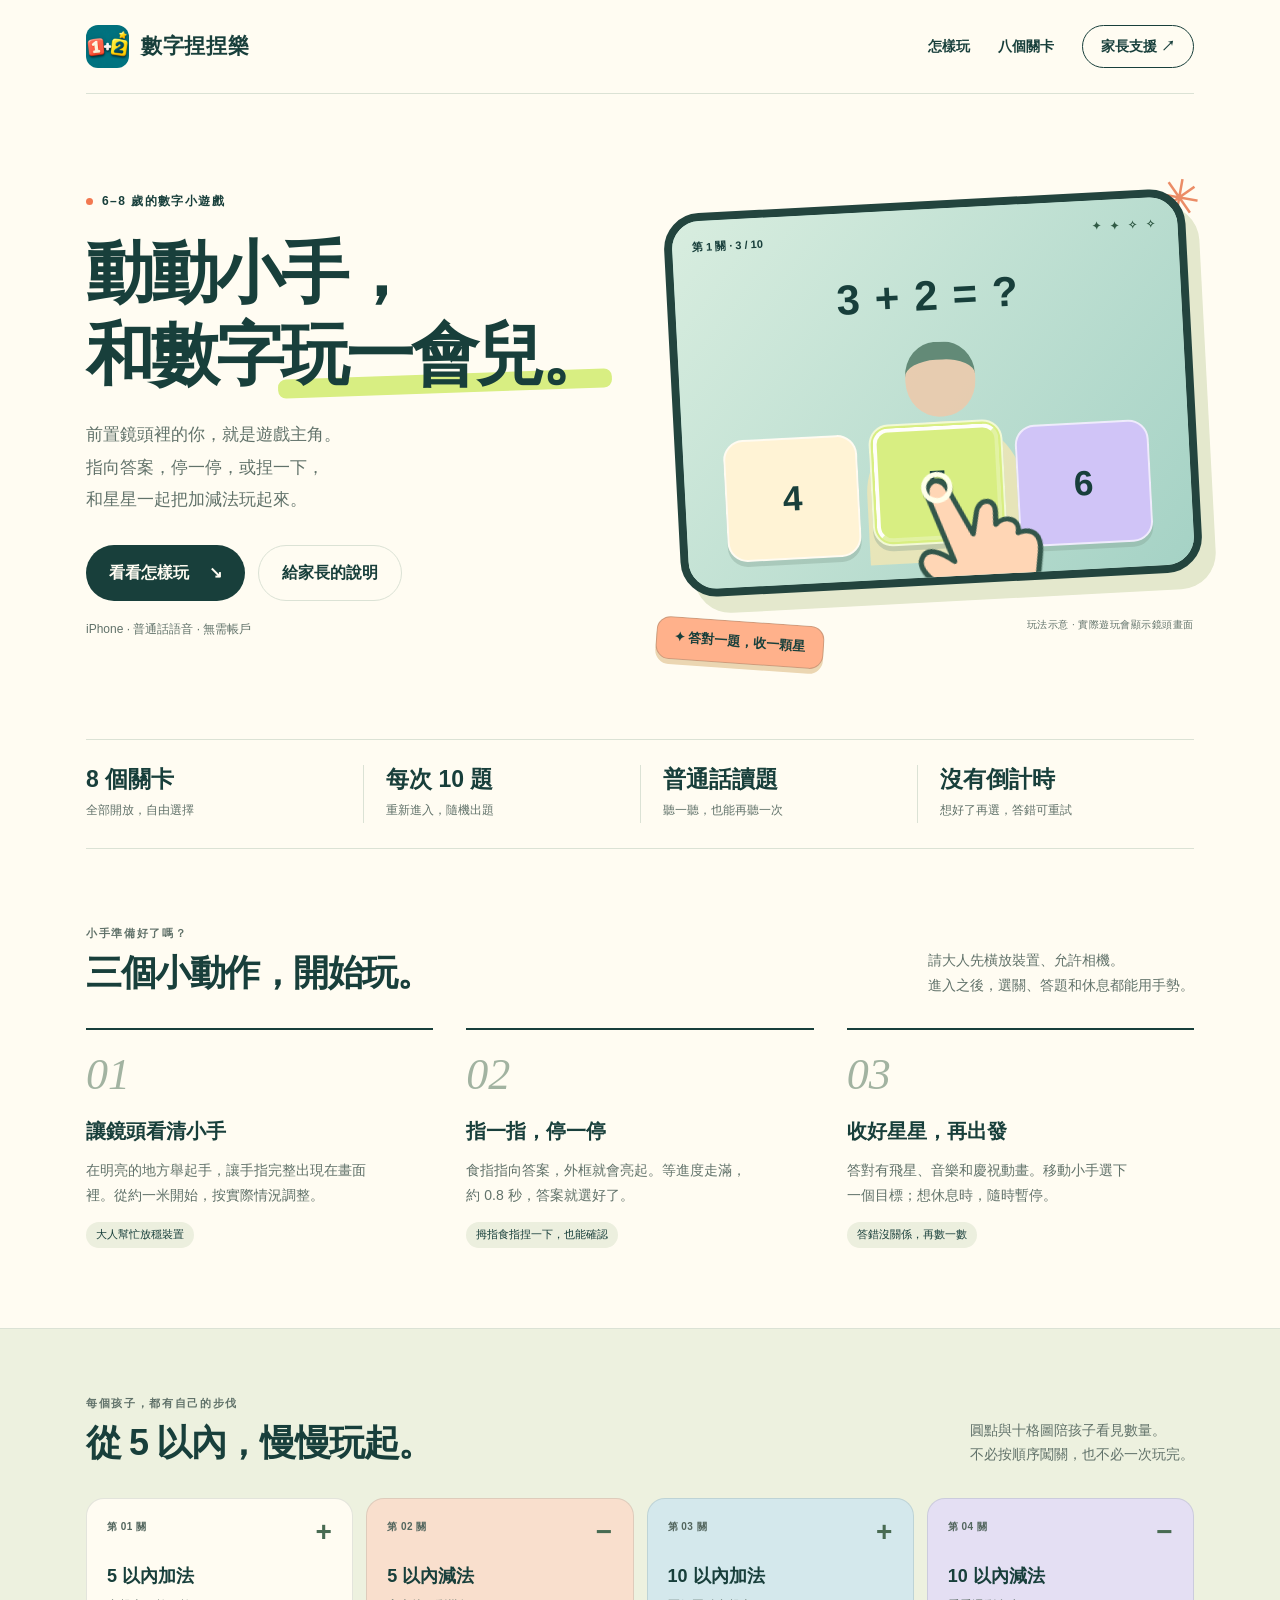
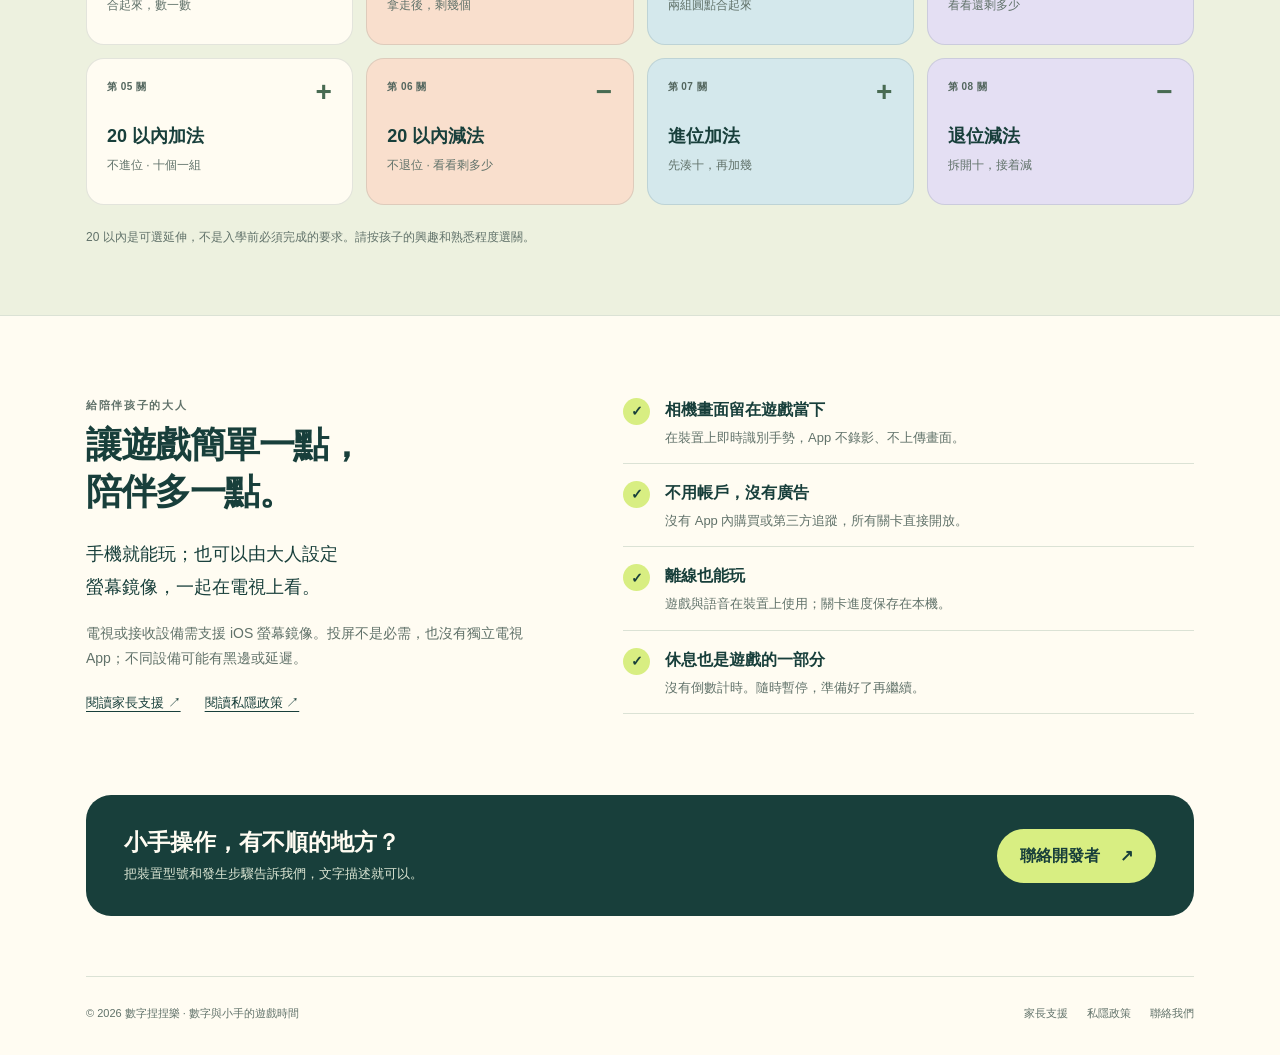
==== index.html @ c4e07e52 "Publish Number Pinch Hong Kong product, support and privacy pages" ====
<!doctype html>
<html lang="zh-Hant-HK"><head><meta charset="utf-8"><meta name="viewport" content="width=device-width,initial-scale=1"><meta name="theme-color" content="#183f3b"><title>數字捏捏樂｜動動小手，和數字玩一會兒</title><meta name="description" content="為6–8歲孩子設計的加減法手勢小遊戲。真人鏡頭畫面，停留或捏合選答案；八關隨機10題，普通話讀題，無廣告，可離線遊玩。"><meta property="og:title" content="數字捏捏樂｜動動小手，和數字玩一會兒"><meta property="og:description" content="把自己放進數字遊戲。5、10、20以內加減法，普通話讀題，沒有倒數計時。"><meta property="og:type" content="website"><link rel="icon" href="assets/icon.png" type="image/png"><link rel="stylesheet" href="style.css"></head>
<body><div class="wrap"><header class="site-header"><a class="brand" href="index.html"><img src="assets/icon.png" alt="">數字捏捏樂</a><nav class="site-nav" aria-label="主要導覽"><a class="desktop-link" href="#play">怎樣玩</a><a class="desktop-link" href="#levels">八個關卡</a><a class="nav-pill" href="support.html">家長支援 ↗</a></nav></header>
<main><section class="hero"><div><div class="eyebrow">6–8 歲的數字小遊戲</div><h1>動動小手，<br>和數字<span>玩一會兒。</span></h1><p class="intro">前置鏡頭裡的你，就是遊戲主角。<br>指向答案，停一停，或捏一下，<br>和星星一起把加減法玩起來。</p><div class="actions"><a class="button" href="#play">看看怎樣玩 <span aria-hidden="true">↘</span></a><a class="button secondary" href="support.html">給家長的說明</a></div><p class="fine">iPhone · 普通話語音 · 無需帳戶</p></div>
<div class="hero-art"><span class="spark" aria-hidden="true">✳</span><div class="phone" role="img" aria-label="玩法示意：三加二，手指指向答案五。實際遊玩會顯示真人鏡頭畫面。"><div class="phone-top"><span>第 1 關 · 3 / 10</span><span class="mini-stars">✦ ✦ ✧ ✧</span></div><div class="mini-equation">3 + 2 = ?</div><div class="person" aria-hidden="true"><div class="person-head"></div><div class="person-shirt"></div></div><div class="answers"><div class="answer">4</div><div class="answer" style="position:relative">5<span class="selection"></span></div><div class="answer">6</div></div><svg class="finger" viewBox="0 0 150 190" aria-hidden="true"><path d="M72 174c-8-26-28-41-40-56-8-10-12-21-5-27 7-7 17-1 29 13L48 38c-2-18 17-22 21-4l12 49 9-20c6-13 22-8 18 5l-3 12c12-7 25 2 19 14 15-1 22 8 16 24l-17 44-1 15" fill="#ffd6b5" stroke="#32564a" stroke-width="5" stroke-linecap="round" stroke-linejoin="round"/><circle cx="59" cy="29" r="13" fill="none" stroke="#ffffe9" stroke-width="5"/></svg></div><div class="float-label">✦ 答對一題，收一顆星</div><p class="art-caption">玩法示意 · 實際遊玩會顯示鏡頭畫面</p></div></section>
<div class="facts" aria-label="遊戲概要"><div class="fact"><strong>8 個關卡</strong><span>全部開放，自由選擇</span></div><div class="fact"><strong>每次 10 題</strong><span>重新進入，隨機出題</span></div><div class="fact"><strong>普通話讀題</strong><span>聽一聽，也能再聽一次</span></div><div class="fact"><strong>沒有倒計時</strong><span>想好了再選，答錯可重試</span></div></div>
<section class="how" id="play"><div class="section-heading"><div><div class="kicker">小手準備好了嗎？</div><h2>三個小動作，開始玩。</h2></div><p>請大人先橫放裝置、允許相機。<br>進入之後，選關、答題和休息都能用手勢。</p></div><div class="steps"><article class="step"><span class="step-number">01</span><h3>讓鏡頭看清小手</h3><p>在明亮的地方舉起手，讓手指完整出現在畫面裡。從約一米開始，按實際情況調整。</p><small>大人幫忙放穩裝置</small></article><article class="step"><span class="step-number">02</span><h3>指一指，停一停</h3><p>食指指向答案，外框就會亮起。等進度走滿，約 0.8 秒，答案就選好了。</p><small>拇指食指捏一下，也能確認</small></article><article class="step"><span class="step-number">03</span><h3>收好星星，再出發</h3><p>答對有飛星、音樂和慶祝動畫。移動小手選下一個目標；想休息時，隨時暫停。</p><small>答錯沒關係，再數一數</small></article></div></section></main></div>
<section class="levels-section" id="levels"><div class="wrap"><div class="section-heading"><div><div class="kicker">每個孩子，都有自己的步伐</div><h2>從 5 以內，慢慢玩起。</h2></div><p>圓點與十格圖陪孩子看見數量。<br>不必按順序闖關，也不必一次玩完。</p></div><div class="level-list"><article class="level"><div class="level-top"><span>第 01 關</span><span class="operator">+</span></div><h3>5 以內加法</h3><p>合起來，數一數</p></article><article class="level"><div class="level-top"><span>第 02 關</span><span class="operator">−</span></div><h3>5 以內減法</h3><p>拿走後，剩幾個</p></article><article class="level"><div class="level-top"><span>第 03 關</span><span class="operator">+</span></div><h3>10 以內加法</h3><p>兩組圓點合起來</p></article><article class="level"><div class="level-top"><span>第 04 關</span><span class="operator">−</span></div><h3>10 以內減法</h3><p>看看還剩多少</p></article><article class="level"><div class="level-top"><span>第 05 關</span><span class="operator">+</span></div><h3>20 以內加法</h3><p>不進位 · 十個一組</p></article><article class="level"><div class="level-top"><span>第 06 關</span><span class="operator">−</span></div><h3>20 以內減法</h3><p>不退位 · 看看剩多少</p></article><article class="level"><div class="level-top"><span>第 07 關</span><span class="operator">+</span></div><h3>進位加法</h3><p>先湊十，再加幾</p></article><article class="level"><div class="level-top"><span>第 08 關</span><span class="operator">−</span></div><h3>退位減法</h3><p>拆開十，接着減</p></article></div><p class="level-note">20 以內是可選延伸，不是入學前必須完成的要求。請按孩子的興趣和熟悉程度選關。</p></div></section>
<div class="wrap"><section class="family"><div><div class="kicker">給陪伴孩子的大人</div><h2>讓遊戲簡單一點，<br>陪伴多一點。</h2><p class="big-note">手機就能玩；也可以由大人設定<br>螢幕鏡像，一起在電視上看。</p><p>電視或接收設備需支援 iOS 螢幕鏡像。投屏不是必需，也沒有獨立電視 App；不同設備可能有黑邊或延遲。</p><div class="parent-links"><a href="support.html">閱讀家長支援 ↗</a><a href="privacy.html">閱讀私隱政策 ↗</a></div></div><ul class="privacy-list"><li><span class="tick">✓</span><div><strong>相機畫面留在遊戲當下</strong><small>在裝置上即時識別手勢，App 不錄影、不上傳畫面。</small></div></li><li><span class="tick">✓</span><div><strong>不用帳戶，沒有廣告</strong><small>沒有 App 內購買或第三方追蹤，所有關卡直接開放。</small></div></li><li><span class="tick">✓</span><div><strong>離線也能玩</strong><small>遊戲與語音在裝置上使用；關卡進度保存在本機。</small></div></li><li><span class="tick">✓</span><div><strong>休息也是遊戲的一部分</strong><small>沒有倒數計時。隨時暫停，準備好了再繼續。</small></div></li></ul></section><section class="closing"><div><h2>小手操作，有不順的地方？</h2><p>把裝置型號和發生步驟告訴我們，文字描述就可以。</p></div><a class="button" href="support.html#contact">聯絡開發者 <span aria-hidden="true">↗</span></a></section><footer class="site-footer"><span>© 2026 數字捏捏樂 · 數字與小手的遊戲時間</span><nav aria-label="頁尾導覽"><a href="support.html">家長支援</a><a href="privacy.html">私隱政策</a><a href="mailto:yongboxia@icloud.com">聯絡我們</a></nav></footer></div></body></html>
---- style.css ----
@charset "UTF-8";
:root{--paper:#fffcf2;--ink:#183f3b;--muted:#61726a;--line:#dbe2d5;--lime:#d8ee82;--peach:#ffb18b;--lavender:#d0c4f7;--blue:#acd9e5;--radius:24px;--serif:"Songti TC","Noto Serif TC",serif}*{box-sizing:border-box}html{scroll-behavior:smooth;scroll-padding-top:100px}body{margin:0;background:var(--paper);color:var(--ink);font-family:-apple-system,BlinkMacSystemFont,"PingFang TC","Noto Sans TC",sans-serif;font-size:16px;line-height:1.75;-webkit-font-smoothing:antialiased}a{color:inherit;text-underline-offset:4px}a:hover{text-decoration-thickness:2px}button,a{-webkit-tap-highlight-color:transparent}a:focus-visible,summary:focus-visible{outline:3px solid #f4774e;outline-offset:5px}.wrap{max-width:1180px;margin:auto;padding:0 36px}.site-header{display:flex;align-items:center;justify-content:space-between;gap:30px;padding:25px 0;border-bottom:1px solid var(--line)}.brand{display:flex;align-items:center;gap:12px;font-size:21px;font-weight:800;letter-spacing:.03em;text-decoration:none;white-space:nowrap}.brand img{width:43px;height:43px;border-radius:12px}.site-nav{display:flex;align-items:center;gap:28px;font-size:14px;font-weight:600}.site-nav a{text-decoration:none}.nav-pill{padding:8px 18px;border:1px solid #183f3b;border-radius:100px}.hero{display:grid;grid-template-columns:1fr 1fr;gap:36px;align-items:center;padding:82px 0 72px}.eyebrow{display:flex;align-items:center;gap:9px;font-size:12px;font-weight:750;letter-spacing:.12em}.eyebrow:before{content:"";width:7px;height:7px;background:#f27850;border-radius:50%}.hero h1{font-size:clamp(44px,5.4vw,68px);font-weight:850;letter-spacing:-.045em;line-height:1.2;margin:20px 0 24px}.hero h1 span{position:relative;display:inline-block;z-index:0}.hero h1 span:after{content:"";position:absolute;z-index:-1;left:-3px;right:-6px;bottom:2px;height:19px;background:var(--lime);border-radius:8px;transform:rotate(-2deg)}.intro{font-size:17px;max-width:400px;color:var(--muted);line-height:1.9;margin:0 0 29px}.actions{display:flex;flex-wrap:wrap;gap:13px}.button{display:inline-flex;align-items:center;justify-content:center;gap:20px;background:var(--ink);color:var(--paper);font-weight:700;border-radius:100px;text-decoration:none;padding:13px 23px}.button:hover{background:#2d5c50}.button.secondary{background:transparent;color:var(--ink);border:1px solid var(--line)}.fine{font-size:12px;color:var(--muted);margin-top:18px}.hero-art{position:relative;padding:25px 0 24px 14px}.spark{position:absolute;font-size:51px;line-height:1;color:#eb8c66;right:-7px;top:-3px;transform:rotate(10deg)}.phone{position:relative;isolation:isolate;overflow:hidden;background:#c5e6d9;border:8px solid #23443e;border-radius:36px;aspect-ratio:1.36;box-shadow:13px 17px 0 #e4e8cd;transform:rotate(-3deg)}.phone:before{content:"";position:absolute;inset:0;background:linear-gradient(130deg,#d8eddf,#a5d2c5)}.phone-top{position:relative;display:flex;justify-content:space-between;align-items:center;font-size:11px;font-weight:700;padding:17px 20px}.mini-stars{color:#315b46;letter-spacing:3px}.mini-equation{position:relative;margin:8px 0 0;text-align:center;font-size:42px;line-height:1.25;font-weight:850;letter-spacing:.04em}.person{position:absolute;bottom:36px;left:36%;width:31%;height:54%;opacity:.75}.person-head{width:70px;height:75px;margin:0 auto;border-radius:45% 45% 48% 48%;background:#f5c6a5;border-top:18px solid #446e59}.person-shirt{width:100%;height:140px;margin-top:5px;border-radius:70px 70px 0 0;background:#f7e8b2}.answers{position:absolute;bottom:25px;left:8%;right:8%;display:flex;align-items:center;justify-content:space-between;gap:12px}.answer{display:grid;place-items:center;flex:1;aspect-ratio:1.1;border-radius:20px;background:#fff3d5;color:var(--ink);font-size:35px;font-weight:800;border:2px solid #ffffffaa;box-shadow:0 5px 0 #7b998b55}.answer:nth-child(2){background:var(--lime);transform:translateY(-8px)}.answer:nth-child(3){background:var(--lavender)}.selection{position:absolute;inset:2px;border:4px solid #fffefa;border-radius:16px;border-right-color:#ffffff44;border-bottom-color:#ffffff44}.finger{position:absolute;width:30%;height:auto;bottom:50px;right:17px;filter:drop-shadow(0 3px 0 #28463d44);transform:rotate(-13deg)}.art-caption{text-align:right;font-size:10px;letter-spacing:.05em;color:var(--muted);margin-top:31px}.float-label{position:absolute;left:-2px;bottom:4px;z-index:4;background:var(--peach);padding:9px 17px;border:1px solid #183f3b33;box-shadow:0 5px 0 #ebd6b2;border-radius:14px;transform:rotate(4deg);font-size:13px;font-weight:750}.facts{display:grid;grid-template-columns:repeat(4,1fr);border-top:1px solid var(--line);border-bottom:1px solid var(--line);padding:25px 0;margin-bottom:75px}.fact{padding:0 22px;border-left:1px solid var(--line)}.fact:first-child{padding-left:0;border-left:0}.fact strong{display:block;font-size:23px;line-height:1.3}.fact span{font-size:12px;color:var(--muted)}.section-heading{display:flex;justify-content:space-between;align-items:flex-end;gap:24px;margin:0 0 31px}.kicker{font-size:11px;letter-spacing:.15em;font-weight:750;color:var(--muted);margin-bottom:7px}.section-heading h2,.family h2{font-size:36px;letter-spacing:-.04em;line-height:1.3;margin:0}.section-heading p{max-width:350px;font-size:14px;color:var(--muted);margin:0}.how{padding-bottom:80px}.steps{display:grid;grid-template-columns:repeat(3,1fr);gap:33px}.step{position:relative;border-top:2px solid var(--ink);padding-top:23px}.step-number{font-family:var(--serif);font-size:44px;font-style:italic;line-height:1;color:#a2b3a1}.step h3{font-size:20px;margin:16px 0 9px}.step p{font-size:14px;color:var(--muted);margin:0;max-width:290px}.step small{display:inline-block;margin-top:15px;padding:3px 10px;border-radius:100px;background:#ecefde;font-size:11px}.levels-section{background:#edf1df;padding:65px 0 67px;border-top:1px solid var(--line);border-bottom:1px solid var(--line)}.level-list{display:grid;grid-template-columns:repeat(4,1fr);gap:13px}.level{border:1px solid #183f3b1f;background:#fffcf2;border-radius:18px;min-height:147px;padding:19px 20px}.level:nth-child(4n+2){background:#f9dfcd}.level:nth-child(4n+3){background:#d4e8ec}.level:nth-child(4n+4){background:#e4dff3}.level .level-top{display:flex;justify-content:space-between;font-size:10px;letter-spacing:.05em;font-weight:700;color:#53665e}.level .operator{font-size:28px;line-height:1;color:#486b52}.level h3{font-size:18px;margin:15px 0 3px}.level p{margin:0;font-size:12px;color:var(--muted)}.level-note{font-size:12px;color:var(--muted);margin:22px 0 0}.family{display:grid;grid-template-columns:.9fr 1.1fr;gap:70px;padding:80px 0}.family p{font-size:14px;color:var(--muted)}.family .big-note{font-size:18px;line-height:1.8;color:var(--ink);margin-top:23px}.privacy-list{list-style:none;padding:0;margin:0}.privacy-list li{display:flex;gap:15px;padding:15px 0;border-bottom:1px solid var(--line)}.privacy-list li:first-child{padding-top:0}.tick{display:grid;place-items:center;flex:0 0 27px;height:27px;border-radius:50%;background:var(--lime);font-size:14px;font-weight:800;margin-top:2px}.privacy-list strong{display:block;font-size:16px}.privacy-list small{display:block;font-size:13px;line-height:1.65;color:var(--muted);margin-top:3px}.parent-links{display:flex;gap:24px;font-size:13px;margin-top:22px}.closing{display:flex;align-items:center;justify-content:space-between;gap:35px;border-radius:25px;background:var(--ink);color:var(--paper);padding:30px 38px;margin:0 0 60px}.closing h2{font-size:23px;margin:0 0 4px;line-height:1.5}.closing p{font-size:13px;color:#dce6d4;margin:0}.closing .button{color:var(--ink);background:var(--lime);white-space:nowrap}.site-footer{display:flex;justify-content:space-between;gap:20px;border-top:1px solid var(--line);padding:27px 0 32px;font-size:11px;color:var(--muted)}.site-footer nav{display:flex;gap:19px}.site-footer a{text-decoration:none}.doc{max-width:780px;margin:0 auto;padding:62px 0 76px}.doc h1{font-size:43px;letter-spacing:-.035em;line-height:1.3;margin:17px 0 18px}.doc .lede{font-size:17px;color:var(--muted);line-height:1.85;margin-bottom:34px}.doc .stamp{font-size:12px;color:var(--muted);margin:0 0 34px}.doc h2{font-size:23px;line-height:1.4;margin:38px 0 13px}.doc p,.doc li{font-size:15px;color:#50645a;line-height:1.9}.doc ul,.doc ol{padding-left:23px}.doc strong{color:var(--ink)}.doc a{overflow-wrap:anywhere}.note{background:#edf1df;border:1px solid #dde5ca;padding:20px 23px;border-radius:17px;margin:25px 0}.note p{margin:0}.contact-box{border:1px solid var(--line);border-radius:20px;padding:25px 27px;margin:32px 0}.contact-box .email{display:inline-block;font-size:21px;font-weight:750;margin:8px 0}.faq{border-top:1px solid var(--line)}.faq details{border-bottom:1px solid var(--line);padding:21px 0}.faq summary{cursor:pointer;list-style:none;font-weight:750;font-size:18px;display:flex;justify-content:space-between;gap:18px}.faq summary::-webkit-details-marker{display:none}.faq summary:after{content:"+";font-size:24px;line-height:1;color:#6d8678}.faq details[open] summary:after{content:"−"}.faq details p{margin:15px 0 3px}.site-note{font-size:11px!important;color:var(--muted)!important}@media(max-width:900px){.hero{gap:25px;padding:62px 0}.hero h1{font-size:48px}.mini-equation{font-size:35px}.phone-top{font-size:9px;padding:13px}.answer{font-size:27px;border-radius:15px}.person-head{width:54px;height:62px}.person{bottom:24px}.level-list{grid-template-columns:repeat(2,1fr)}.family{gap:38px}.site-nav{gap:20px}.brand{font-size:18px}.wrap{padding:0 25px}}@media(max-width:640px){.wrap{padding:0 22px}.site-header{padding:19px 0}.brand{font-size:17px;gap:9px}.brand img{width:36px;height:36px}.site-nav{gap:16px;font-size:12px}.site-nav .desktop-link{display:none}.nav-pill{padding:6px 12px}.hero{grid-template-columns:1fr;padding:44px 0 33px;gap:26px}.hero h1{font-size:48px;max-width:360px;margin-top:17px}.intro{font-size:15px;max-width:350px}.hero-art{padding:14px 10px 22px 5px;margin:0 8px}.phone{aspect-ratio:1.47;border-width:7px;box-shadow:10px 12px 0 #e4e8cd}.mini-equation{font-size:39px}.phone-top{padding:14px 18px;font-size:10px}.person{bottom:32px}.answer{font-size:31px}.art-caption{margin-top:25px;font-size:9px}.float-label{bottom:9px;left:-8px;font-size:12px;padding:7px 12px}.facts{grid-template-columns:repeat(2,1fr);gap:22px 0;padding:24px 0;margin-bottom:45px}.fact{padding:0 16px}.fact:nth-child(3){border-left:0;padding-left:0}.fact strong{font-size:22px}.section-heading{display:block;margin-bottom:26px}.section-heading h2,.family h2{font-size:29px}.section-heading p{margin-top:13px;font-size:13px}.steps{grid-template-columns:1fr;gap:25px}.step{display:grid;grid-template-columns:43px 1fr;column-gap:17px;padding-top:20px}.step-number{grid-row:span 3;font-size:34px;margin-top:6px}.step h3{margin:0 0 6px;font-size:19px}.step p{max-width:none;font-size:13px}.step small{justify-self:start;margin-top:10px}.how{padding-bottom:45px}.levels-section{padding:44px 0}.level-list{gap:10px}.level{padding:15px 13px;min-height:135px}.level h3{font-size:16px;margin-top:14px}.level p{font-size:11px}.family{grid-template-columns:1fr;gap:30px;padding:46px 0}.family .big-note{font-size:16px;margin-bottom:0}.privacy-list strong{font-size:15px}.closing{display:block;padding:25px;margin-bottom:40px}.closing h2{font-size:21px}.closing p{font-size:12px}.closing .button{margin-top:18px;font-size:13px;padding:10px 17px}.site-footer{flex-direction:column;gap:10px;padding:23px 0}.doc{padding:40px 0 48px}.doc h1{font-size:35px;margin:14px 0}.doc .lede{font-size:15px}.doc h2{font-size:21px}.doc p,.doc li{font-size:14px}.faq summary{font-size:16px}.contact-box{padding:21px}.contact-box .email{font-size:19px}.note{padding:18px}.spark{font-size:40px;right:-10px}}@media(prefers-reduced-motion:reduce){html{scroll-behavior:auto}}
:root .mini-equation{z-index:2}:root .finger{right:32%;bottom:-20%;transform-origin:40% 15%}@media(max-width:640px){:root .person{height:40%;bottom:18px}:root .person-head{width:42px;height:46px;border-top-width:12px}}
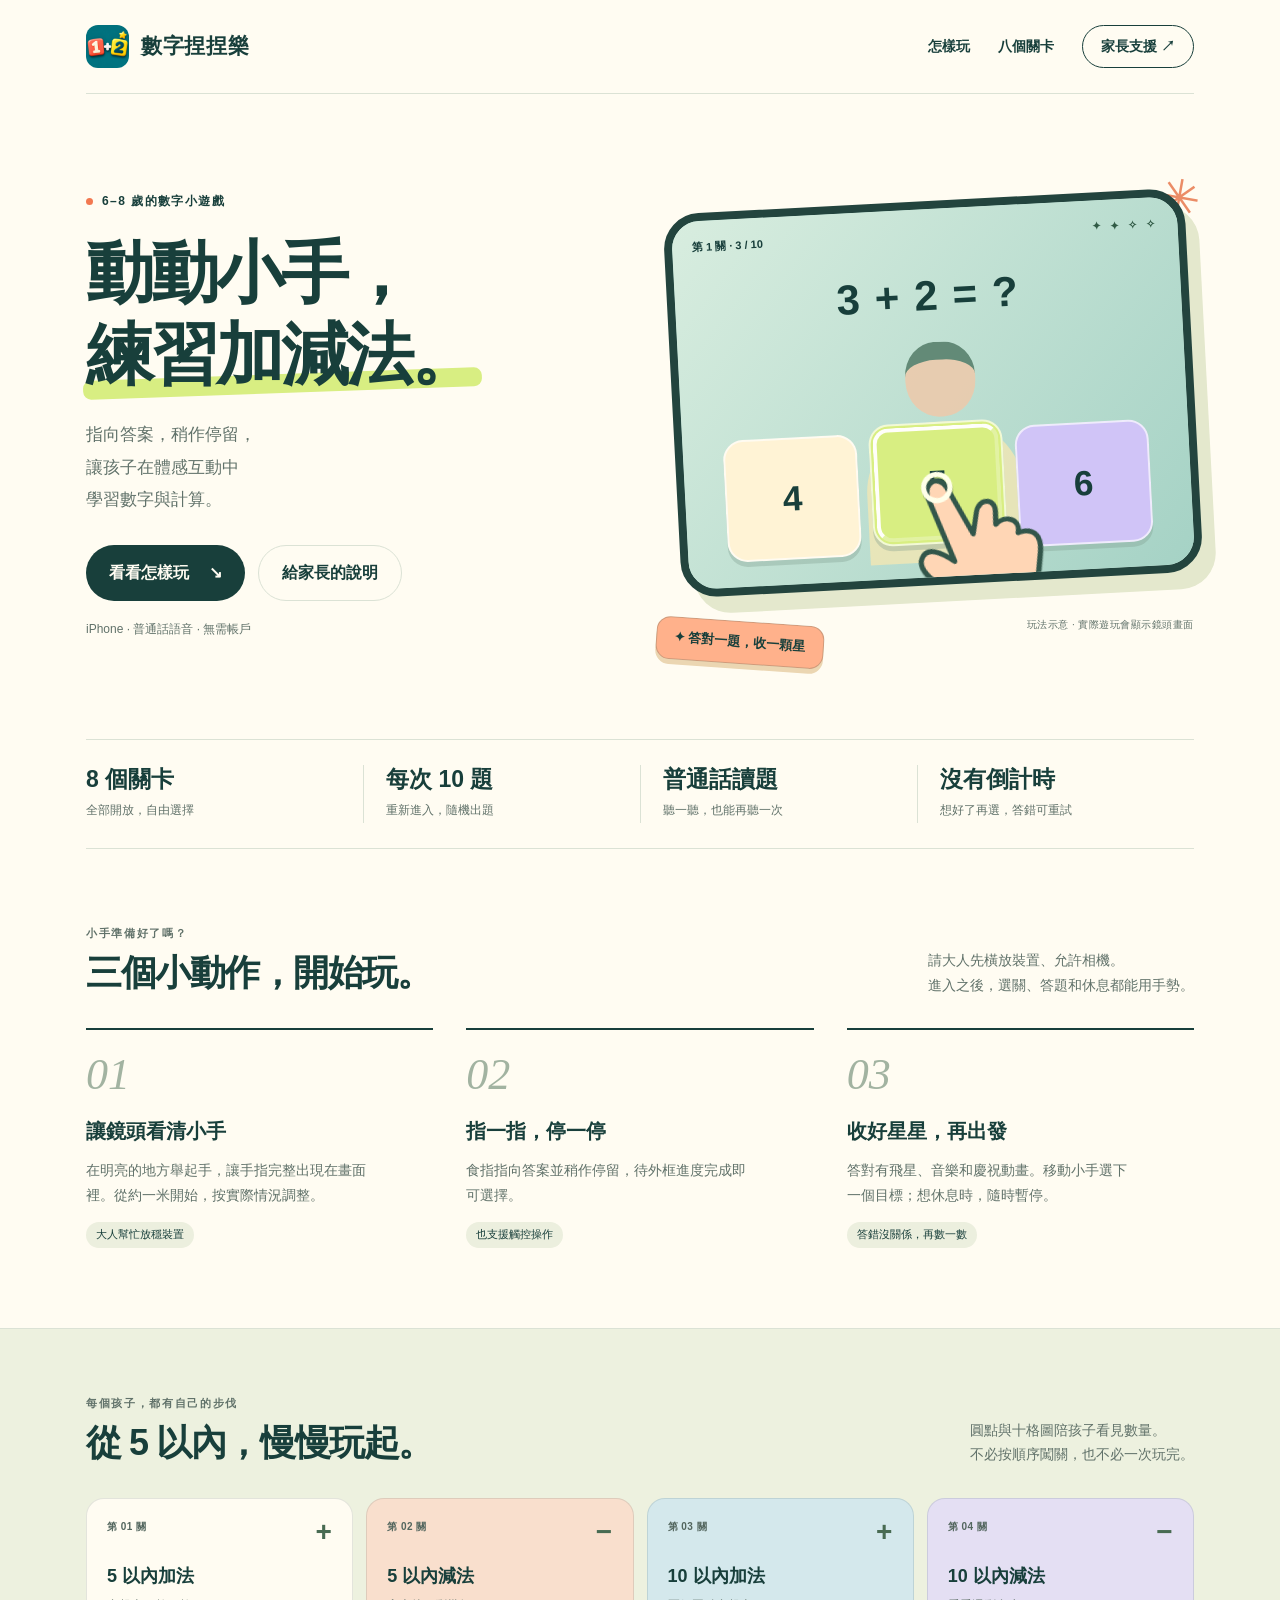
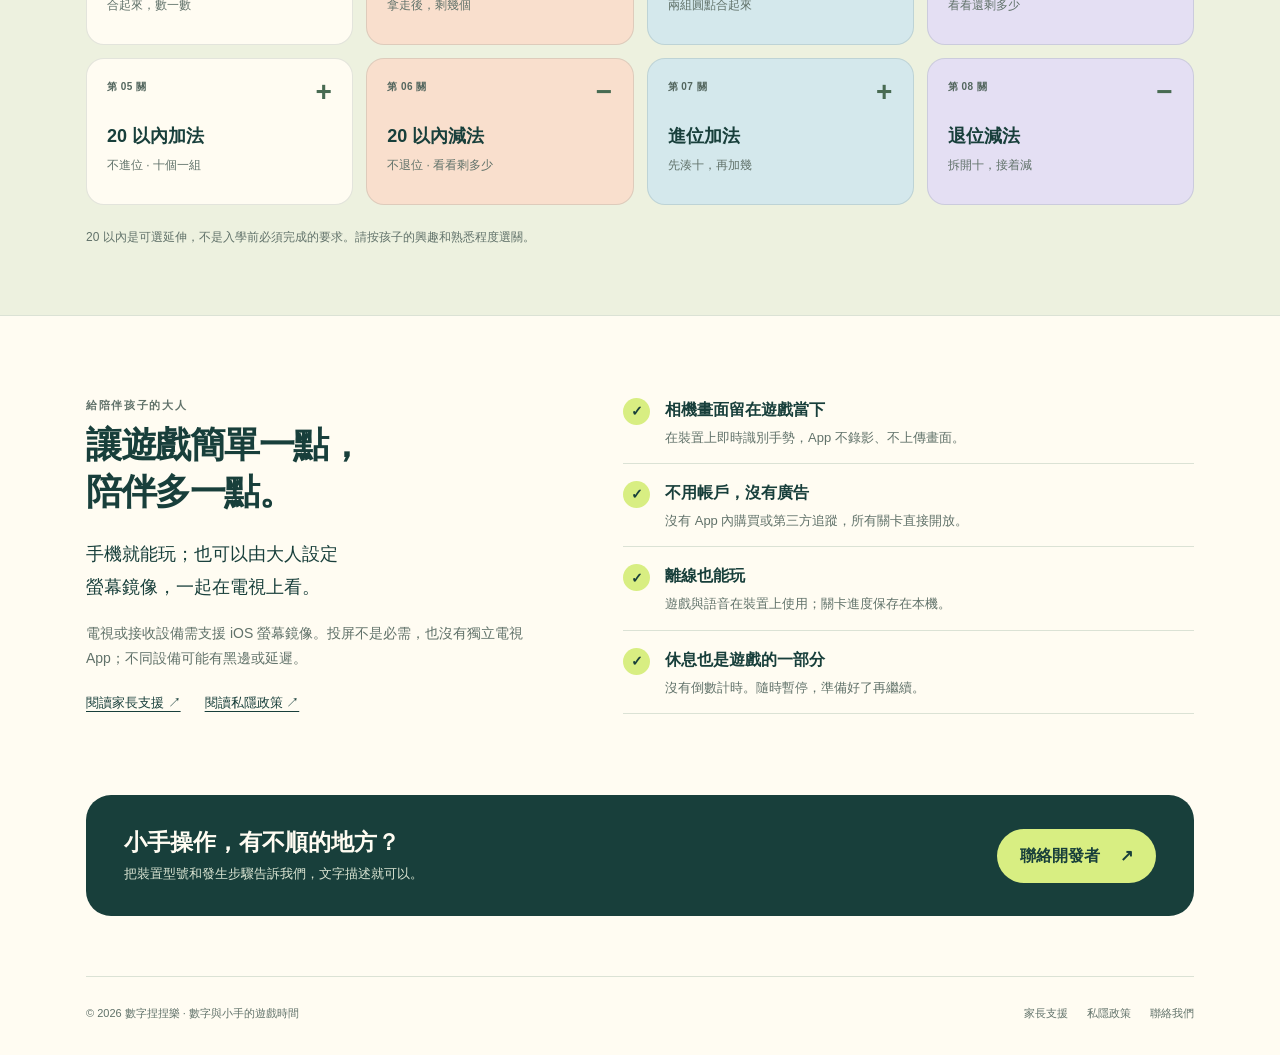
==== commit ab2f8b1e: "Clarify child motion math learning and current pointing instructions" ====
--- a/index.html
+++ b/index.html
@@ -1,9 +1,9 @@
 <!doctype html>
-<html lang="zh-Hant-HK"><head><meta charset="utf-8"><meta name="viewport" content="width=device-width,initial-scale=1"><meta name="theme-color" content="#183f3b"><title>數字捏捏樂｜動動小手，和數字玩一會兒</title><meta name="description" content="為6–8歲孩子設計的加減法手勢小遊戲。真人鏡頭畫面，停留或捏合選答案；八關隨機10題，普通話讀題，無廣告，可離線遊玩。"><meta property="og:title" content="數字捏捏樂｜動動小手，和數字玩一會兒"><meta property="og:description" content="把自己放進數字遊戲。5、10、20以內加減法，普通話讀題，沒有倒數計時。"><meta property="og:type" content="website"><link rel="icon" href="assets/icon.png" type="image/png"><link rel="stylesheet" href="style.css"></head>
+<html lang="zh-Hant-HK"><head><meta charset="utf-8"><meta name="viewport" content="width=device-width,initial-scale=1"><meta name="theme-color" content="#183f3b"><title>數字捏捏樂｜動動小手，和數字玩一會兒</title><meta name="description" content="為6–8歲兒童設計的體感數學學習工具。食指指向並停留選答案，八個關卡自由選擇，普通話讀題，無廣告，可離線使用。"><meta property="og:title" content="數字捏捏樂｜動動小手，和數字玩一會兒"><meta property="og:description" content="把自己放進數字遊戲。5、10、20以內加減法，普通話讀題，沒有倒數計時。"><meta property="og:type" content="website"><link rel="icon" href="assets/icon.png" type="image/png"><link rel="stylesheet" href="style.css"></head>
 <body><div class="wrap"><header class="site-header"><a class="brand" href="index.html"><img src="assets/icon.png" alt="">數字捏捏樂</a><nav class="site-nav" aria-label="主要導覽"><a class="desktop-link" href="#play">怎樣玩</a><a class="desktop-link" href="#levels">八個關卡</a><a class="nav-pill" href="support.html">家長支援 ↗</a></nav></header>
-<main><section class="hero"><div><div class="eyebrow">6–8 歲的數字小遊戲</div><h1>動動小手，<br>和數字<span>玩一會兒。</span></h1><p class="intro">前置鏡頭裡的你，就是遊戲主角。<br>指向答案，停一停，或捏一下，<br>和星星一起把加減法玩起來。</p><div class="actions"><a class="button" href="#play">看看怎樣玩 <span aria-hidden="true">↘</span></a><a class="button secondary" href="support.html">給家長的說明</a></div><p class="fine">iPhone · 普通話語音 · 無需帳戶</p></div>
+<main><section class="hero"><div><div class="eyebrow">6–8 歲的數字小遊戲</div><h1>動動小手，<br><span>練習加減法。</span></h1><p class="intro">指向答案，稍作停留，<br>讓孩子在體感互動中<br>學習數字與計算。</p><div class="actions"><a class="button" href="#play">看看怎樣玩 <span aria-hidden="true">↘</span></a><a class="button secondary" href="support.html">給家長的說明</a></div><p class="fine">iPhone · 普通話語音 · 無需帳戶</p></div>
 <div class="hero-art"><span class="spark" aria-hidden="true">✳</span><div class="phone" role="img" aria-label="玩法示意：三加二，手指指向答案五。實際遊玩會顯示真人鏡頭畫面。"><div class="phone-top"><span>第 1 關 · 3 / 10</span><span class="mini-stars">✦ ✦ ✧ ✧</span></div><div class="mini-equation">3 + 2 = ?</div><div class="person" aria-hidden="true"><div class="person-head"></div><div class="person-shirt"></div></div><div class="answers"><div class="answer">4</div><div class="answer" style="position:relative">5<span class="selection"></span></div><div class="answer">6</div></div><svg class="finger" viewBox="0 0 150 190" aria-hidden="true"><path d="M72 174c-8-26-28-41-40-56-8-10-12-21-5-27 7-7 17-1 29 13L48 38c-2-18 17-22 21-4l12 49 9-20c6-13 22-8 18 5l-3 12c12-7 25 2 19 14 15-1 22 8 16 24l-17 44-1 15" fill="#ffd6b5" stroke="#32564a" stroke-width="5" stroke-linecap="round" stroke-linejoin="round"/><circle cx="59" cy="29" r="13" fill="none" stroke="#ffffe9" stroke-width="5"/></svg></div><div class="float-label">✦ 答對一題，收一顆星</div><p class="art-caption">玩法示意 · 實際遊玩會顯示鏡頭畫面</p></div></section>
 <div class="facts" aria-label="遊戲概要"><div class="fact"><strong>8 個關卡</strong><span>全部開放，自由選擇</span></div><div class="fact"><strong>每次 10 題</strong><span>重新進入，隨機出題</span></div><div class="fact"><strong>普通話讀題</strong><span>聽一聽，也能再聽一次</span></div><div class="fact"><strong>沒有倒計時</strong><span>想好了再選，答錯可重試</span></div></div>
-<section class="how" id="play"><div class="section-heading"><div><div class="kicker">小手準備好了嗎？</div><h2>三個小動作，開始玩。</h2></div><p>請大人先橫放裝置、允許相機。<br>進入之後，選關、答題和休息都能用手勢。</p></div><div class="steps"><article class="step"><span class="step-number">01</span><h3>讓鏡頭看清小手</h3><p>在明亮的地方舉起手，讓手指完整出現在畫面裡。從約一米開始，按實際情況調整。</p><small>大人幫忙放穩裝置</small></article><article class="step"><span class="step-number">02</span><h3>指一指，停一停</h3><p>食指指向答案，外框就會亮起。等進度走滿，約 0.8 秒，答案就選好了。</p><small>拇指食指捏一下，也能確認</small></article><article class="step"><span class="step-number">03</span><h3>收好星星，再出發</h3><p>答對有飛星、音樂和慶祝動畫。移動小手選下一個目標；想休息時，隨時暫停。</p><small>答錯沒關係，再數一數</small></article></div></section></main></div>
+<section class="how" id="play"><div class="section-heading"><div><div class="kicker">小手準備好了嗎？</div><h2>三個小動作，開始玩。</h2></div><p>請大人先橫放裝置、允許相機。<br>進入之後，選關、答題和休息都能用手勢。</p></div><div class="steps"><article class="step"><span class="step-number">01</span><h3>讓鏡頭看清小手</h3><p>在明亮的地方舉起手，讓手指完整出現在畫面裡。從約一米開始，按實際情況調整。</p><small>大人幫忙放穩裝置</small></article><article class="step"><span class="step-number">02</span><h3>指一指，停一停</h3><p>食指指向答案並稍作停留，待外框進度完成即可選擇。</p><small>也支援觸控操作</small></article><article class="step"><span class="step-number">03</span><h3>收好星星，再出發</h3><p>答對有飛星、音樂和慶祝動畫。移動小手選下一個目標；想休息時，隨時暫停。</p><small>答錯沒關係，再數一數</small></article></div></section></main></div>
 <section class="levels-section" id="levels"><div class="wrap"><div class="section-heading"><div><div class="kicker">每個孩子，都有自己的步伐</div><h2>從 5 以內，慢慢玩起。</h2></div><p>圓點與十格圖陪孩子看見數量。<br>不必按順序闖關，也不必一次玩完。</p></div><div class="level-list"><article class="level"><div class="level-top"><span>第 01 關</span><span class="operator">+</span></div><h3>5 以內加法</h3><p>合起來，數一數</p></article><article class="level"><div class="level-top"><span>第 02 關</span><span class="operator">−</span></div><h3>5 以內減法</h3><p>拿走後，剩幾個</p></article><article class="level"><div class="level-top"><span>第 03 關</span><span class="operator">+</span></div><h3>10 以內加法</h3><p>兩組圓點合起來</p></article><article class="level"><div class="level-top"><span>第 04 關</span><span class="operator">−</span></div><h3>10 以內減法</h3><p>看看還剩多少</p></article><article class="level"><div class="level-top"><span>第 05 關</span><span class="operator">+</span></div><h3>20 以內加法</h3><p>不進位 · 十個一組</p></article><article class="level"><div class="level-top"><span>第 06 關</span><span class="operator">−</span></div><h3>20 以內減法</h3><p>不退位 · 看看剩多少</p></article><article class="level"><div class="level-top"><span>第 07 關</span><span class="operator">+</span></div><h3>進位加法</h3><p>先湊十，再加幾</p></article><article class="level"><div class="level-top"><span>第 08 關</span><span class="operator">−</span></div><h3>退位減法</h3><p>拆開十，接着減</p></article></div><p class="level-note">20 以內是可選延伸，不是入學前必須完成的要求。請按孩子的興趣和熟悉程度選關。</p></div></section>
 <div class="wrap"><section class="family"><div><div class="kicker">給陪伴孩子的大人</div><h2>讓遊戲簡單一點，<br>陪伴多一點。</h2><p class="big-note">手機就能玩；也可以由大人設定<br>螢幕鏡像，一起在電視上看。</p><p>電視或接收設備需支援 iOS 螢幕鏡像。投屏不是必需，也沒有獨立電視 App；不同設備可能有黑邊或延遲。</p><div class="parent-links"><a href="support.html">閱讀家長支援 ↗</a><a href="privacy.html">閱讀私隱政策 ↗</a></div></div><ul class="privacy-list"><li><span class="tick">✓</span><div><strong>相機畫面留在遊戲當下</strong><small>在裝置上即時識別手勢，App 不錄影、不上傳畫面。</small></div></li><li><span class="tick">✓</span><div><strong>不用帳戶，沒有廣告</strong><small>沒有 App 內購買或第三方追蹤，所有關卡直接開放。</small></div></li><li><span class="tick">✓</span><div><strong>離線也能玩</strong><small>遊戲與語音在裝置上使用；關卡進度保存在本機。</small></div></li><li><span class="tick">✓</span><div><strong>休息也是遊戲的一部分</strong><small>沒有倒數計時。隨時暫停，準備好了再繼續。</small></div></li></ul></section><section class="closing"><div><h2>小手操作，有不順的地方？</h2><p>把裝置型號和發生步驟告訴我們，文字描述就可以。</p></div><a class="button" href="support.html#contact">聯絡開發者 <span aria-hidden="true">↗</span></a></section><footer class="site-footer"><span>© 2026 數字捏捏樂 · 數字與小手的遊戲時間</span><nav aria-label="頁尾導覽"><a href="support.html">家長支援</a><a href="privacy.html">私隱政策</a><a href="mailto:yongboxia@icloud.com">聯絡我們</a></nav></footer></div></body></html>
